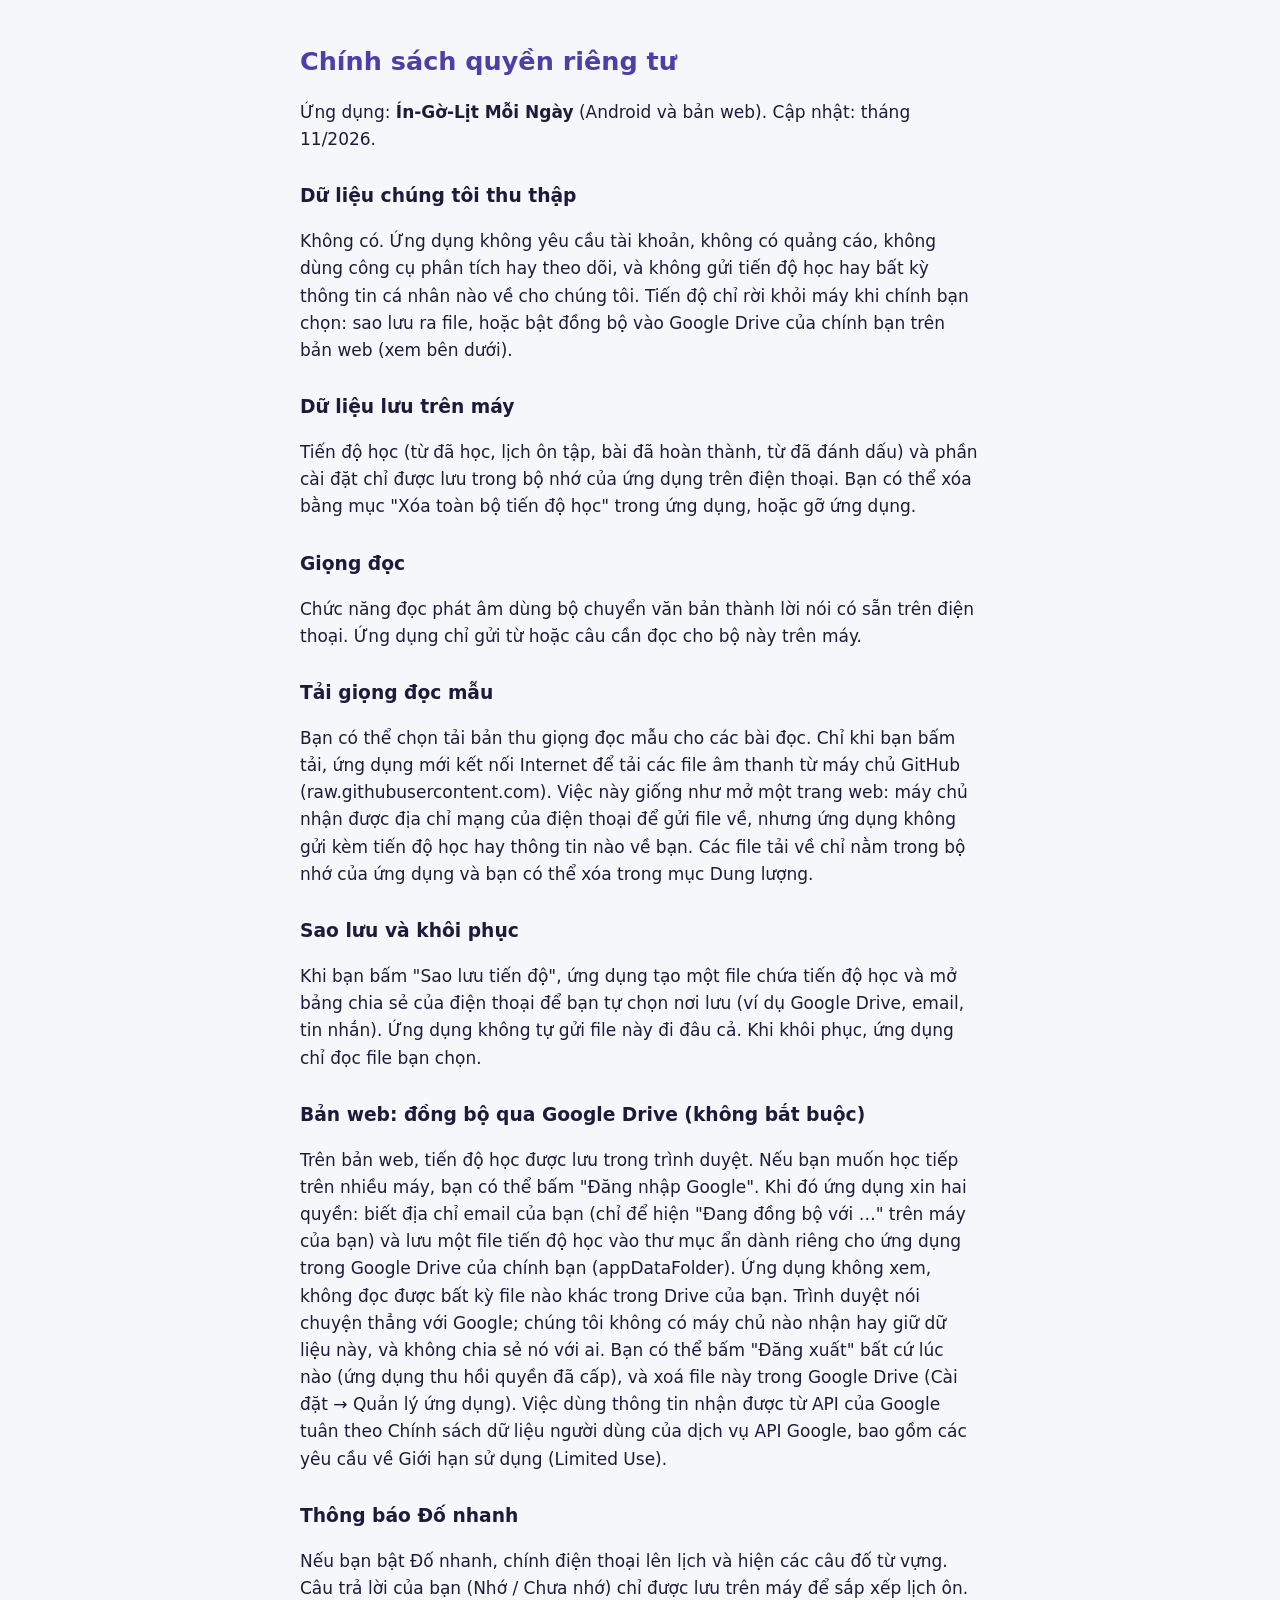
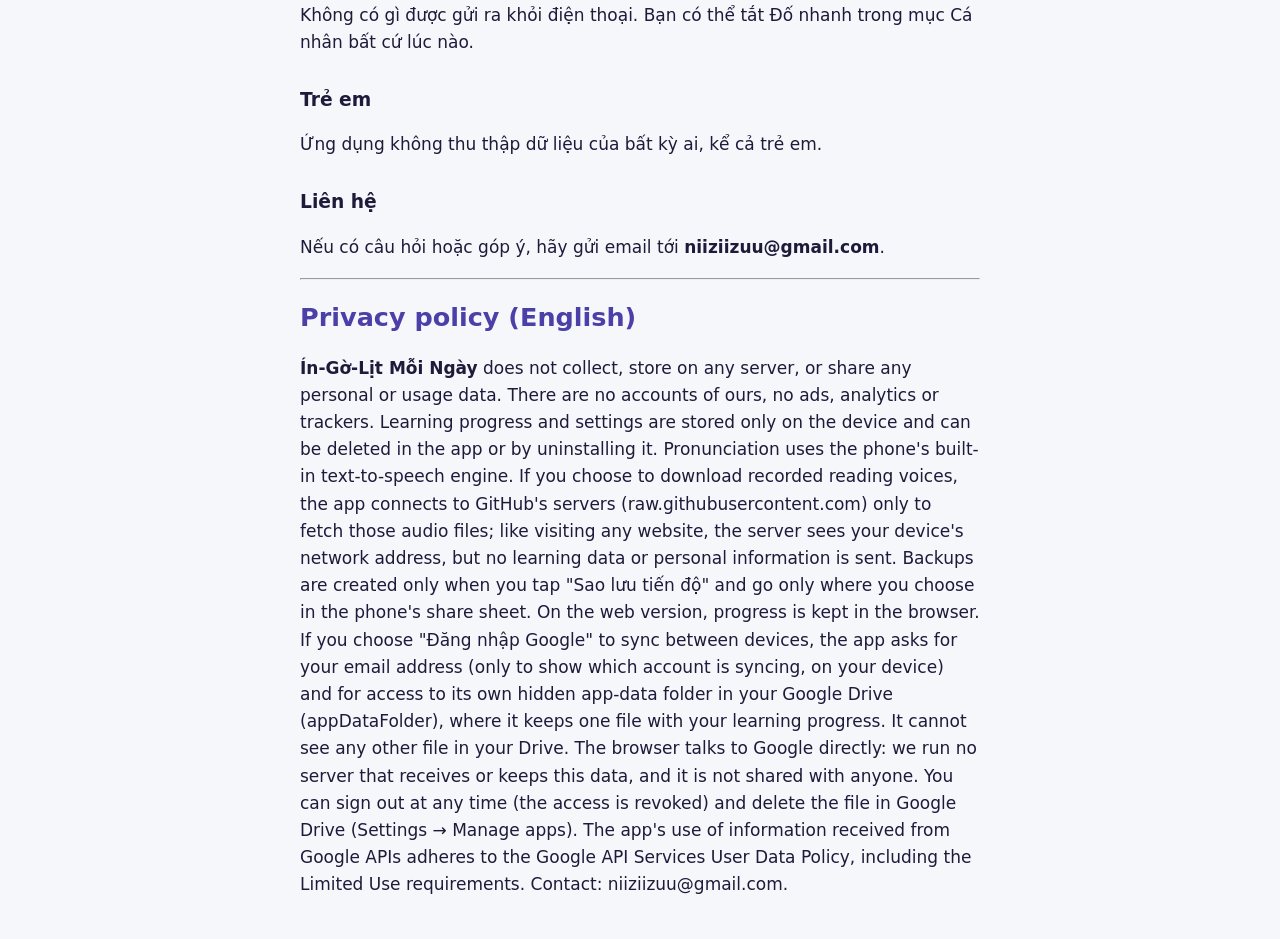
==== privacy/index.html @ 4ce3b6b8 "Bản web 1.20.1" ====
<!doctype html>
<html lang="vi">
<head>
<meta charset="utf-8"><meta name="viewport" content="width=device-width, initial-scale=1">
<title>Chính sách quyền riêng tư – Ín-Gờ-Lịt Mỗi Ngày</title>
<style>
  body { font: 17px/1.6 system-ui, sans-serif; max-width: 680px; margin: 0 auto; padding: 24px 16px; color: #1E1B3A; background: #F6F7FB; }
  h1 { font-size: 1.5em; color: #4B3FA8; } h2 { font-size: 1.1em; margin-top: 28px; }
</style>
</head>
<body>
<h1>Chính sách quyền riêng tư</h1>
<p>Ứng dụng: <strong>Ín-Gờ-Lịt Mỗi Ngày</strong> (Android và bản web). Cập nhật: tháng 11/2026.</p>
<h2>Dữ liệu chúng tôi thu thập</h2>
<p>Không có. Ứng dụng không yêu cầu tài khoản, không có quảng cáo, không dùng công cụ phân tích hay theo dõi, và không gửi tiến độ học hay bất kỳ thông tin cá nhân nào về cho chúng tôi. Tiến độ chỉ rời khỏi máy khi chính bạn chọn: sao lưu ra file, hoặc bật đồng bộ vào Google Drive của chính bạn trên bản web (xem bên dưới).</p>
<h2>Dữ liệu lưu trên máy</h2>
<p>Tiến độ học (từ đã học, lịch ôn tập, bài đã hoàn thành, từ đã đánh dấu) và phần cài đặt chỉ được lưu trong bộ nhớ của ứng dụng trên điện thoại. Bạn có thể xóa bằng mục "Xóa toàn bộ tiến độ học" trong ứng dụng, hoặc gỡ ứng dụng.</p>
<h2>Giọng đọc</h2>
<p>Chức năng đọc phát âm dùng bộ chuyển văn bản thành lời nói có sẵn trên điện thoại. Ứng dụng chỉ gửi từ hoặc câu cần đọc cho bộ này trên máy.</p>
<h2>Tải giọng đọc mẫu</h2>
<p>Bạn có thể chọn tải bản thu giọng đọc mẫu cho các bài đọc. Chỉ khi bạn bấm tải, ứng dụng mới kết nối Internet để tải các file âm thanh từ máy chủ GitHub (raw.githubusercontent.com). Việc này giống như mở một trang web: máy chủ nhận được địa chỉ mạng của điện thoại để gửi file về, nhưng ứng dụng không gửi kèm tiến độ học hay thông tin nào về bạn. Các file tải về chỉ nằm trong bộ nhớ của ứng dụng và bạn có thể xóa trong mục Dung lượng.</p>
<h2>Sao lưu và khôi phục</h2>
<p>Khi bạn bấm "Sao lưu tiến độ", ứng dụng tạo một file chứa tiến độ học và mở bảng chia sẻ của điện thoại để bạn tự chọn nơi lưu (ví dụ Google Drive, email, tin nhắn). Ứng dụng không tự gửi file này đi đâu cả. Khi khôi phục, ứng dụng chỉ đọc file bạn chọn.</p>
<h2>Bản web: đồng bộ qua Google Drive (không bắt buộc)</h2>
<p>Trên bản web, tiến độ học được lưu trong trình duyệt. Nếu bạn muốn học tiếp trên nhiều máy, bạn có thể bấm "Đăng nhập Google". Khi đó ứng dụng xin hai quyền: biết địa chỉ email của bạn (chỉ để hiện "Đang đồng bộ với …" trên máy của bạn) và lưu một file tiến độ học vào thư mục ẩn dành riêng cho ứng dụng trong Google Drive của chính bạn (appDataFolder). Ứng dụng không xem, không đọc được bất kỳ file nào khác trong Drive của bạn. Trình duyệt nói chuyện thẳng với Google; chúng tôi không có máy chủ nào nhận hay giữ dữ liệu này, và không chia sẻ nó với ai. Bạn có thể bấm "Đăng xuất" bất cứ lúc nào (ứng dụng thu hồi quyền đã cấp), và xoá file này trong Google Drive (Cài đặt → Quản lý ứng dụng). Việc dùng thông tin nhận được từ API của Google tuân theo Chính sách dữ liệu người dùng của dịch vụ API Google, bao gồm các yêu cầu về Giới hạn sử dụng (Limited Use).</p>
<h2>Thông báo Đố nhanh</h2>
<p>Nếu bạn bật Đố nhanh, chính điện thoại lên lịch và hiện các câu đố từ vựng. Câu trả lời của bạn (Nhớ / Chưa nhớ) chỉ được lưu trên máy để sắp xếp lịch ôn. Không có gì được gửi ra khỏi điện thoại. Bạn có thể tắt Đố nhanh trong mục Cá nhân bất cứ lúc nào.</p>
<h2>Trẻ em</h2>
<p>Ứng dụng không thu thập dữ liệu của bất kỳ ai, kể cả trẻ em.</p>
<h2>Liên hệ</h2>
<p>Nếu có câu hỏi hoặc góp ý, hãy gửi email tới <strong>niiziizuu@gmail.com</strong>.</p>
<hr>
<h1>Privacy policy (English)</h1>
<p><strong>Ín-Gờ-Lịt Mỗi Ngày</strong> does not collect, store on any server, or share any personal or usage data. There are no accounts of ours, no ads, analytics or trackers. Learning progress and settings are stored only on the device and can be deleted in the app or by uninstalling it. Pronunciation uses the phone's built-in text-to-speech engine. If you choose to download recorded reading voices, the app connects to GitHub's servers (raw.githubusercontent.com) only to fetch those audio files; like visiting any website, the server sees your device's network address, but no learning data or personal information is sent. Backups are created only when you tap "Sao lưu tiến độ" and go only where you choose in the phone's share sheet. On the web version, progress is kept in the browser. If you choose "Đăng nhập Google" to sync between devices, the app asks for your email address (only to show which account is syncing, on your device) and for access to its own hidden app-data folder in your Google Drive (appDataFolder), where it keeps one file with your learning progress. It cannot see any other file in your Drive. The browser talks to Google directly: we run no server that receives or keeps this data, and it is not shared with anyone. You can sign out at any time (the access is revoked) and delete the file in Google Drive (Settings → Manage apps). The app's use of information received from Google APIs adheres to the Google API Services User Data Policy, including the Limited Use requirements. Contact: niiziizuu@gmail.com.</p>
</body>
</html>
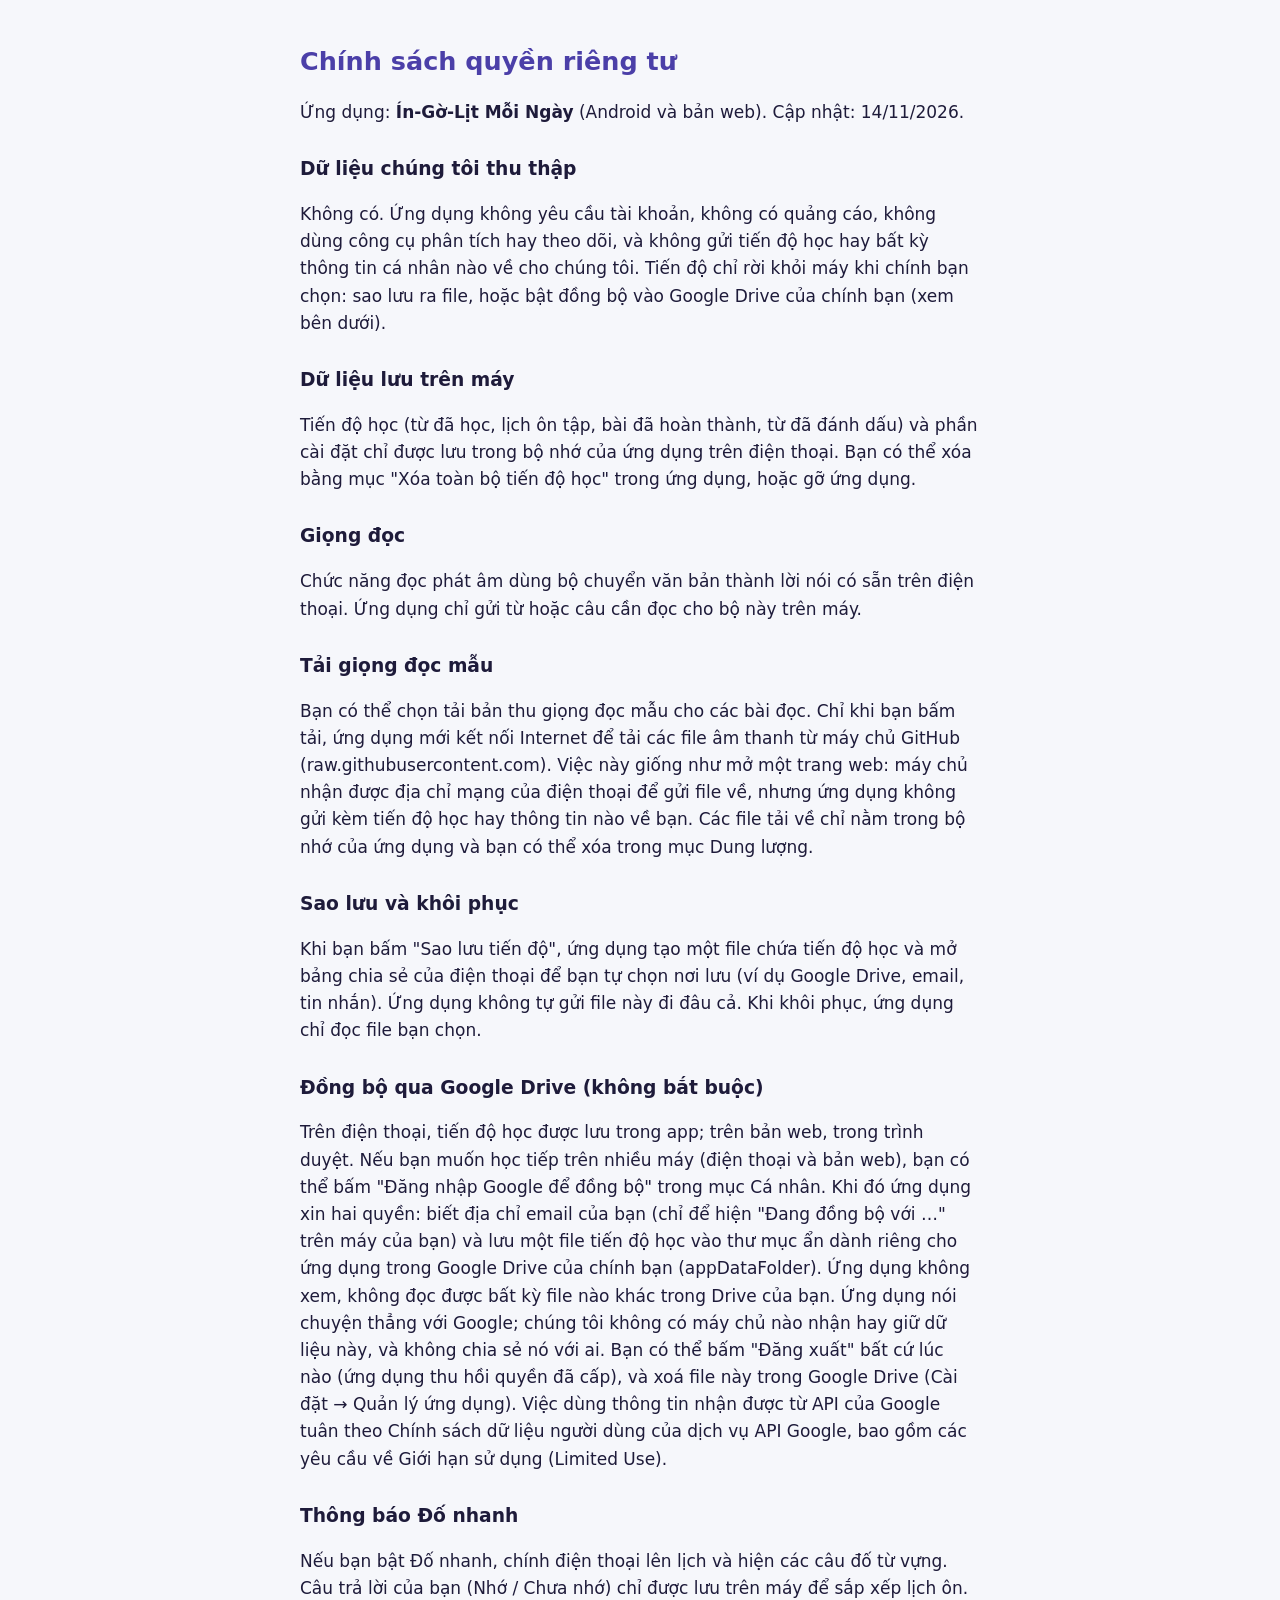
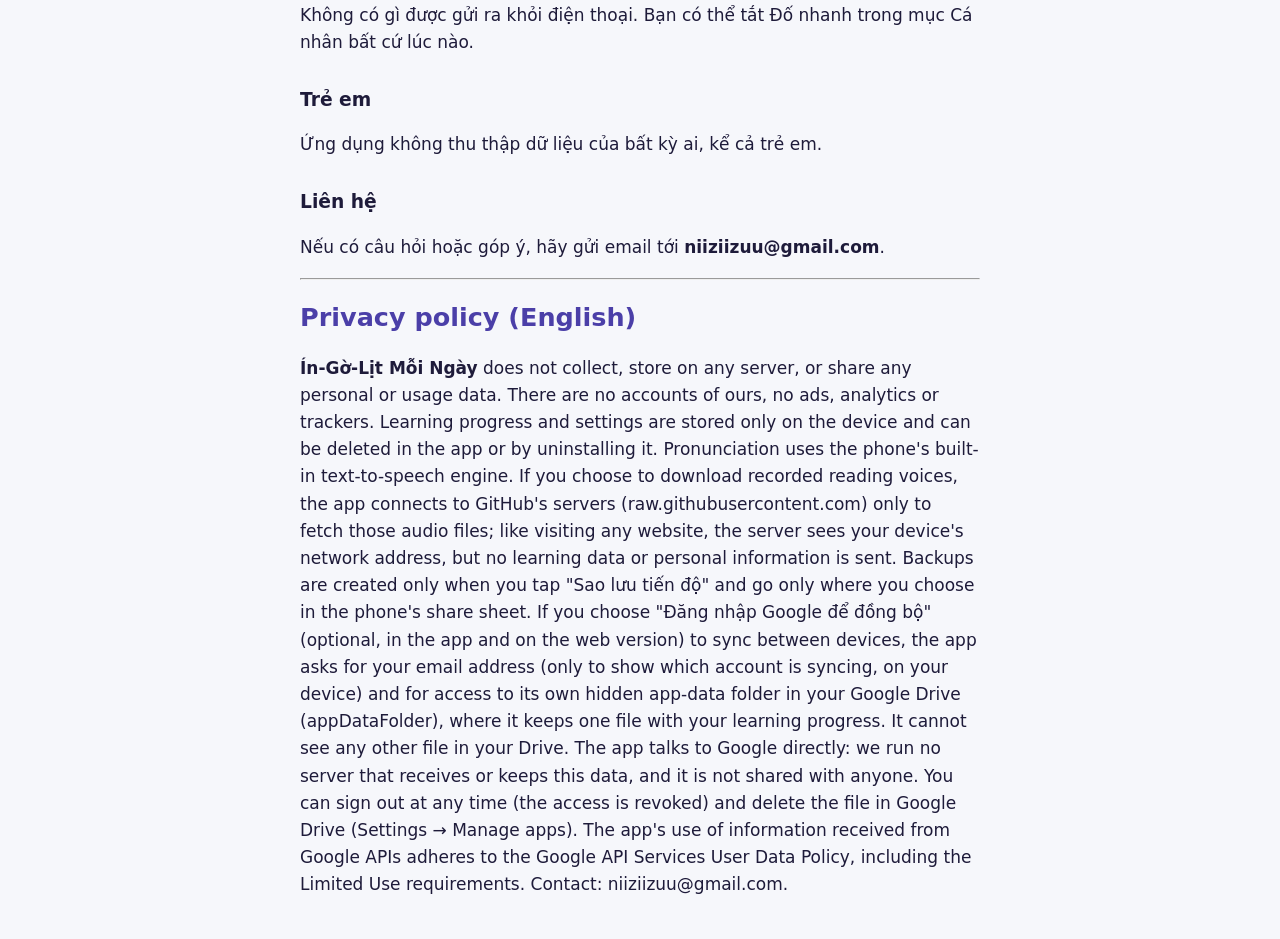
==== commit 0f47fd7d: "Bản web 1.21.0" ====
--- a/privacy/index.html
+++ b/privacy/index.html
@@ -10,9 +10,9 @@
 </head>
 <body>
 <h1>Chính sách quyền riêng tư</h1>
-<p>Ứng dụng: <strong>Ín-Gờ-Lịt Mỗi Ngày</strong> (Android và bản web). Cập nhật: tháng 11/2026.</p>
+<p>Ứng dụng: <strong>Ín-Gờ-Lịt Mỗi Ngày</strong> (Android và bản web). Cập nhật: 14/11/2026.</p>
 <h2>Dữ liệu chúng tôi thu thập</h2>
-<p>Không có. Ứng dụng không yêu cầu tài khoản, không có quảng cáo, không dùng công cụ phân tích hay theo dõi, và không gửi tiến độ học hay bất kỳ thông tin cá nhân nào về cho chúng tôi. Tiến độ chỉ rời khỏi máy khi chính bạn chọn: sao lưu ra file, hoặc bật đồng bộ vào Google Drive của chính bạn trên bản web (xem bên dưới).</p>
+<p>Không có. Ứng dụng không yêu cầu tài khoản, không có quảng cáo, không dùng công cụ phân tích hay theo dõi, và không gửi tiến độ học hay bất kỳ thông tin cá nhân nào về cho chúng tôi. Tiến độ chỉ rời khỏi máy khi chính bạn chọn: sao lưu ra file, hoặc bật đồng bộ vào Google Drive của chính bạn (xem bên dưới).</p>
 <h2>Dữ liệu lưu trên máy</h2>
 <p>Tiến độ học (từ đã học, lịch ôn tập, bài đã hoàn thành, từ đã đánh dấu) và phần cài đặt chỉ được lưu trong bộ nhớ của ứng dụng trên điện thoại. Bạn có thể xóa bằng mục "Xóa toàn bộ tiến độ học" trong ứng dụng, hoặc gỡ ứng dụng.</p>
 <h2>Giọng đọc</h2>
@@ -21,8 +21,8 @@
 <p>Bạn có thể chọn tải bản thu giọng đọc mẫu cho các bài đọc. Chỉ khi bạn bấm tải, ứng dụng mới kết nối Internet để tải các file âm thanh từ máy chủ GitHub (raw.githubusercontent.com). Việc này giống như mở một trang web: máy chủ nhận được địa chỉ mạng của điện thoại để gửi file về, nhưng ứng dụng không gửi kèm tiến độ học hay thông tin nào về bạn. Các file tải về chỉ nằm trong bộ nhớ của ứng dụng và bạn có thể xóa trong mục Dung lượng.</p>
 <h2>Sao lưu và khôi phục</h2>
 <p>Khi bạn bấm "Sao lưu tiến độ", ứng dụng tạo một file chứa tiến độ học và mở bảng chia sẻ của điện thoại để bạn tự chọn nơi lưu (ví dụ Google Drive, email, tin nhắn). Ứng dụng không tự gửi file này đi đâu cả. Khi khôi phục, ứng dụng chỉ đọc file bạn chọn.</p>
-<h2>Bản web: đồng bộ qua Google Drive (không bắt buộc)</h2>
-<p>Trên bản web, tiến độ học được lưu trong trình duyệt. Nếu bạn muốn học tiếp trên nhiều máy, bạn có thể bấm "Đăng nhập Google". Khi đó ứng dụng xin hai quyền: biết địa chỉ email của bạn (chỉ để hiện "Đang đồng bộ với …" trên máy của bạn) và lưu một file tiến độ học vào thư mục ẩn dành riêng cho ứng dụng trong Google Drive của chính bạn (appDataFolder). Ứng dụng không xem, không đọc được bất kỳ file nào khác trong Drive của bạn. Trình duyệt nói chuyện thẳng với Google; chúng tôi không có máy chủ nào nhận hay giữ dữ liệu này, và không chia sẻ nó với ai. Bạn có thể bấm "Đăng xuất" bất cứ lúc nào (ứng dụng thu hồi quyền đã cấp), và xoá file này trong Google Drive (Cài đặt → Quản lý ứng dụng). Việc dùng thông tin nhận được từ API của Google tuân theo Chính sách dữ liệu người dùng của dịch vụ API Google, bao gồm các yêu cầu về Giới hạn sử dụng (Limited Use).</p>
+<h2>Đồng bộ qua Google Drive (không bắt buộc)</h2>
+<p>Trên điện thoại, tiến độ học được lưu trong app; trên bản web, trong trình duyệt. Nếu bạn muốn học tiếp trên nhiều máy (điện thoại và bản web), bạn có thể bấm "Đăng nhập Google để đồng bộ" trong mục Cá nhân. Khi đó ứng dụng xin hai quyền: biết địa chỉ email của bạn (chỉ để hiện "Đang đồng bộ với …" trên máy của bạn) và lưu một file tiến độ học vào thư mục ẩn dành riêng cho ứng dụng trong Google Drive của chính bạn (appDataFolder). Ứng dụng không xem, không đọc được bất kỳ file nào khác trong Drive của bạn. Ứng dụng nói chuyện thẳng với Google; chúng tôi không có máy chủ nào nhận hay giữ dữ liệu này, và không chia sẻ nó với ai. Bạn có thể bấm "Đăng xuất" bất cứ lúc nào (ứng dụng thu hồi quyền đã cấp), và xoá file này trong Google Drive (Cài đặt → Quản lý ứng dụng). Việc dùng thông tin nhận được từ API của Google tuân theo Chính sách dữ liệu người dùng của dịch vụ API Google, bao gồm các yêu cầu về Giới hạn sử dụng (Limited Use).</p>
 <h2>Thông báo Đố nhanh</h2>
 <p>Nếu bạn bật Đố nhanh, chính điện thoại lên lịch và hiện các câu đố từ vựng. Câu trả lời của bạn (Nhớ / Chưa nhớ) chỉ được lưu trên máy để sắp xếp lịch ôn. Không có gì được gửi ra khỏi điện thoại. Bạn có thể tắt Đố nhanh trong mục Cá nhân bất cứ lúc nào.</p>
 <h2>Trẻ em</h2>
@@ -31,6 +31,6 @@
 <p>Nếu có câu hỏi hoặc góp ý, hãy gửi email tới <strong>niiziizuu@gmail.com</strong>.</p>
 <hr>
 <h1>Privacy policy (English)</h1>
-<p><strong>Ín-Gờ-Lịt Mỗi Ngày</strong> does not collect, store on any server, or share any personal or usage data. There are no accounts of ours, no ads, analytics or trackers. Learning progress and settings are stored only on the device and can be deleted in the app or by uninstalling it. Pronunciation uses the phone's built-in text-to-speech engine. If you choose to download recorded reading voices, the app connects to GitHub's servers (raw.githubusercontent.com) only to fetch those audio files; like visiting any website, the server sees your device's network address, but no learning data or personal information is sent. Backups are created only when you tap "Sao lưu tiến độ" and go only where you choose in the phone's share sheet. On the web version, progress is kept in the browser. If you choose "Đăng nhập Google" to sync between devices, the app asks for your email address (only to show which account is syncing, on your device) and for access to its own hidden app-data folder in your Google Drive (appDataFolder), where it keeps one file with your learning progress. It cannot see any other file in your Drive. The browser talks to Google directly: we run no server that receives or keeps this data, and it is not shared with anyone. You can sign out at any time (the access is revoked) and delete the file in Google Drive (Settings → Manage apps). The app's use of information received from Google APIs adheres to the Google API Services User Data Policy, including the Limited Use requirements. Contact: niiziizuu@gmail.com.</p>
+<p><strong>Ín-Gờ-Lịt Mỗi Ngày</strong> does not collect, store on any server, or share any personal or usage data. There are no accounts of ours, no ads, analytics or trackers. Learning progress and settings are stored only on the device and can be deleted in the app or by uninstalling it. Pronunciation uses the phone's built-in text-to-speech engine. If you choose to download recorded reading voices, the app connects to GitHub's servers (raw.githubusercontent.com) only to fetch those audio files; like visiting any website, the server sees your device's network address, but no learning data or personal information is sent. Backups are created only when you tap "Sao lưu tiến độ" and go only where you choose in the phone's share sheet. If you choose "Đăng nhập Google để đồng bộ" (optional, in the app and on the web version) to sync between devices, the app asks for your email address (only to show which account is syncing, on your device) and for access to its own hidden app-data folder in your Google Drive (appDataFolder), where it keeps one file with your learning progress. It cannot see any other file in your Drive. The app talks to Google directly: we run no server that receives or keeps this data, and it is not shared with anyone. You can sign out at any time (the access is revoked) and delete the file in Google Drive (Settings → Manage apps). The app's use of information received from Google APIs adheres to the Google API Services User Data Policy, including the Limited Use requirements. Contact: niiziizuu@gmail.com.</p>
 </body>
 </html>
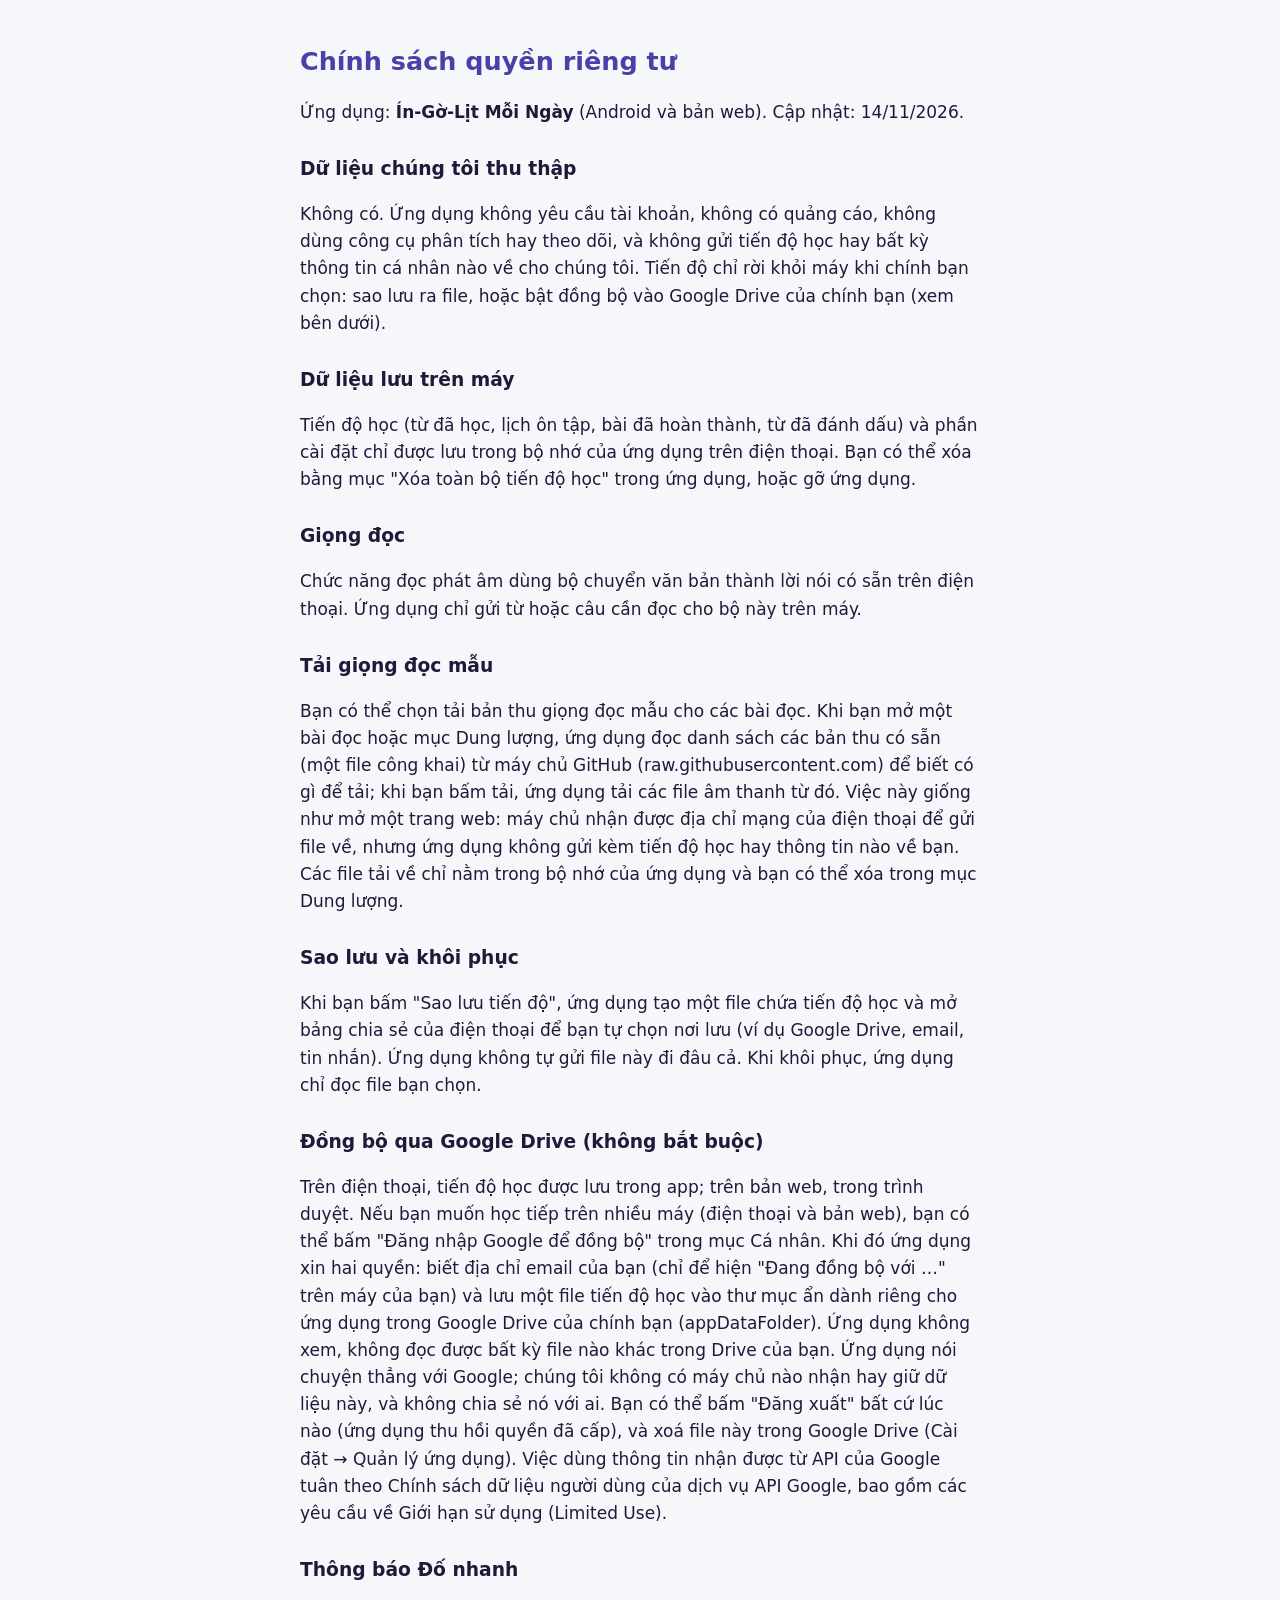
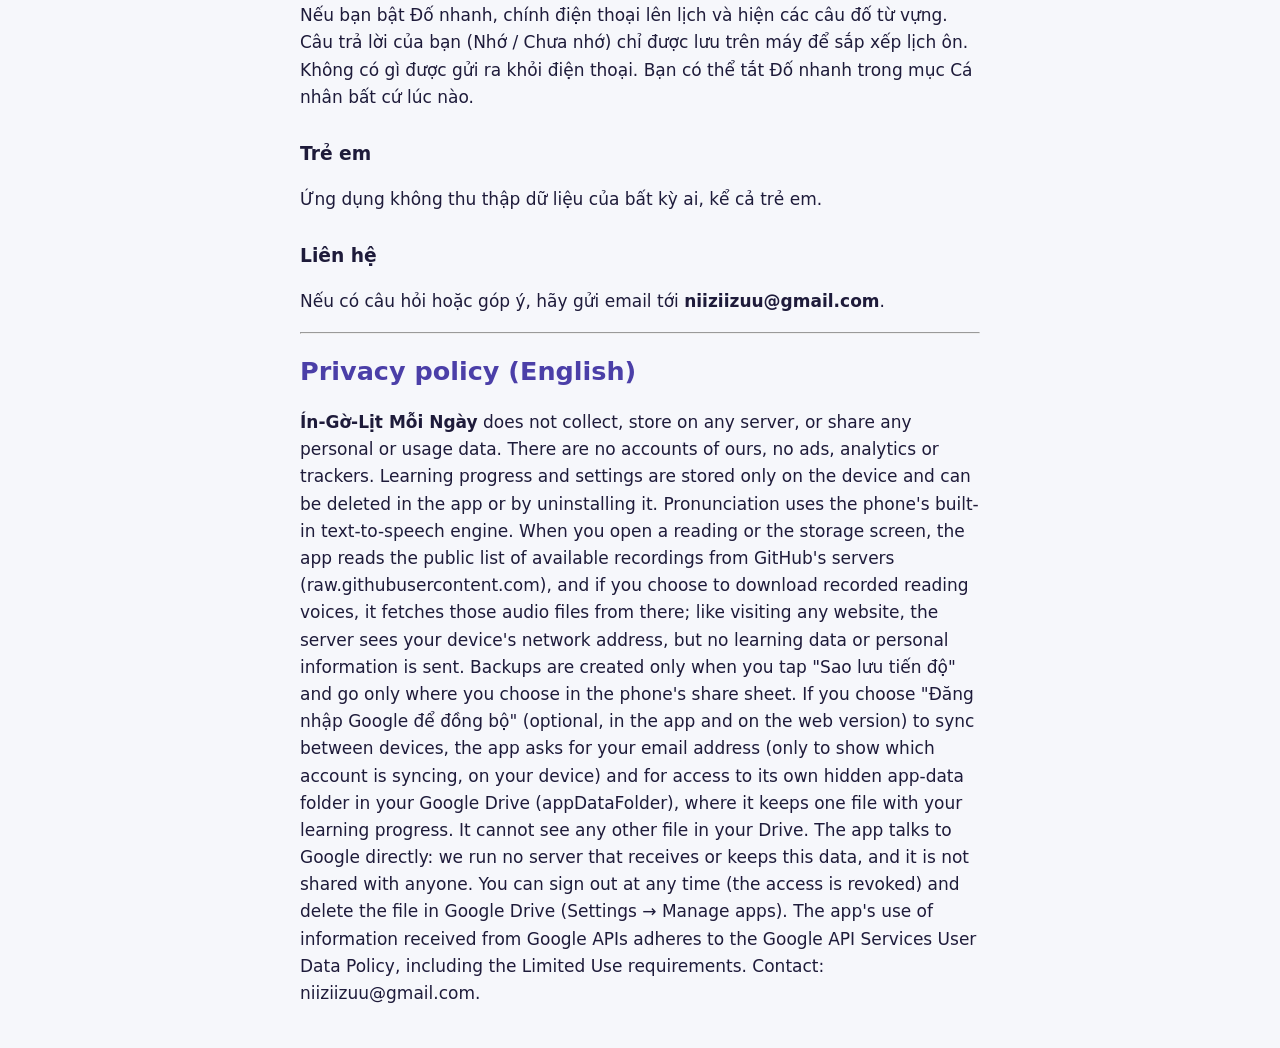
==== commit 63230c8a: "Bản web 1.21.0" ====
--- a/privacy/index.html
+++ b/privacy/index.html
@@ -18,7 +18,7 @@
 <h2>Giọng đọc</h2>
 <p>Chức năng đọc phát âm dùng bộ chuyển văn bản thành lời nói có sẵn trên điện thoại. Ứng dụng chỉ gửi từ hoặc câu cần đọc cho bộ này trên máy.</p>
 <h2>Tải giọng đọc mẫu</h2>
-<p>Bạn có thể chọn tải bản thu giọng đọc mẫu cho các bài đọc. Chỉ khi bạn bấm tải, ứng dụng mới kết nối Internet để tải các file âm thanh từ máy chủ GitHub (raw.githubusercontent.com). Việc này giống như mở một trang web: máy chủ nhận được địa chỉ mạng của điện thoại để gửi file về, nhưng ứng dụng không gửi kèm tiến độ học hay thông tin nào về bạn. Các file tải về chỉ nằm trong bộ nhớ của ứng dụng và bạn có thể xóa trong mục Dung lượng.</p>
+<p>Bạn có thể chọn tải bản thu giọng đọc mẫu cho các bài đọc. Khi bạn mở một bài đọc hoặc mục Dung lượng, ứng dụng đọc danh sách các bản thu có sẵn (một file công khai) từ máy chủ GitHub (raw.githubusercontent.com) để biết có gì để tải; khi bạn bấm tải, ứng dụng tải các file âm thanh từ đó. Việc này giống như mở một trang web: máy chủ nhận được địa chỉ mạng của điện thoại để gửi file về, nhưng ứng dụng không gửi kèm tiến độ học hay thông tin nào về bạn. Các file tải về chỉ nằm trong bộ nhớ của ứng dụng và bạn có thể xóa trong mục Dung lượng.</p>
 <h2>Sao lưu và khôi phục</h2>
 <p>Khi bạn bấm "Sao lưu tiến độ", ứng dụng tạo một file chứa tiến độ học và mở bảng chia sẻ của điện thoại để bạn tự chọn nơi lưu (ví dụ Google Drive, email, tin nhắn). Ứng dụng không tự gửi file này đi đâu cả. Khi khôi phục, ứng dụng chỉ đọc file bạn chọn.</p>
 <h2>Đồng bộ qua Google Drive (không bắt buộc)</h2>
@@ -31,6 +31,6 @@
 <p>Nếu có câu hỏi hoặc góp ý, hãy gửi email tới <strong>niiziizuu@gmail.com</strong>.</p>
 <hr>
 <h1>Privacy policy (English)</h1>
-<p><strong>Ín-Gờ-Lịt Mỗi Ngày</strong> does not collect, store on any server, or share any personal or usage data. There are no accounts of ours, no ads, analytics or trackers. Learning progress and settings are stored only on the device and can be deleted in the app or by uninstalling it. Pronunciation uses the phone's built-in text-to-speech engine. If you choose to download recorded reading voices, the app connects to GitHub's servers (raw.githubusercontent.com) only to fetch those audio files; like visiting any website, the server sees your device's network address, but no learning data or personal information is sent. Backups are created only when you tap "Sao lưu tiến độ" and go only where you choose in the phone's share sheet. If you choose "Đăng nhập Google để đồng bộ" (optional, in the app and on the web version) to sync between devices, the app asks for your email address (only to show which account is syncing, on your device) and for access to its own hidden app-data folder in your Google Drive (appDataFolder), where it keeps one file with your learning progress. It cannot see any other file in your Drive. The app talks to Google directly: we run no server that receives or keeps this data, and it is not shared with anyone. You can sign out at any time (the access is revoked) and delete the file in Google Drive (Settings → Manage apps). The app's use of information received from Google APIs adheres to the Google API Services User Data Policy, including the Limited Use requirements. Contact: niiziizuu@gmail.com.</p>
+<p><strong>Ín-Gờ-Lịt Mỗi Ngày</strong> does not collect, store on any server, or share any personal or usage data. There are no accounts of ours, no ads, analytics or trackers. Learning progress and settings are stored only on the device and can be deleted in the app or by uninstalling it. Pronunciation uses the phone's built-in text-to-speech engine. When you open a reading or the storage screen, the app reads the public list of available recordings from GitHub's servers (raw.githubusercontent.com), and if you choose to download recorded reading voices, it fetches those audio files from there; like visiting any website, the server sees your device's network address, but no learning data or personal information is sent. Backups are created only when you tap "Sao lưu tiến độ" and go only where you choose in the phone's share sheet. If you choose "Đăng nhập Google để đồng bộ" (optional, in the app and on the web version) to sync between devices, the app asks for your email address (only to show which account is syncing, on your device) and for access to its own hidden app-data folder in your Google Drive (appDataFolder), where it keeps one file with your learning progress. It cannot see any other file in your Drive. The app talks to Google directly: we run no server that receives or keeps this data, and it is not shared with anyone. You can sign out at any time (the access is revoked) and delete the file in Google Drive (Settings → Manage apps). The app's use of information received from Google APIs adheres to the Google API Services User Data Policy, including the Limited Use requirements. Contact: niiziizuu@gmail.com.</p>
 </body>
 </html>
